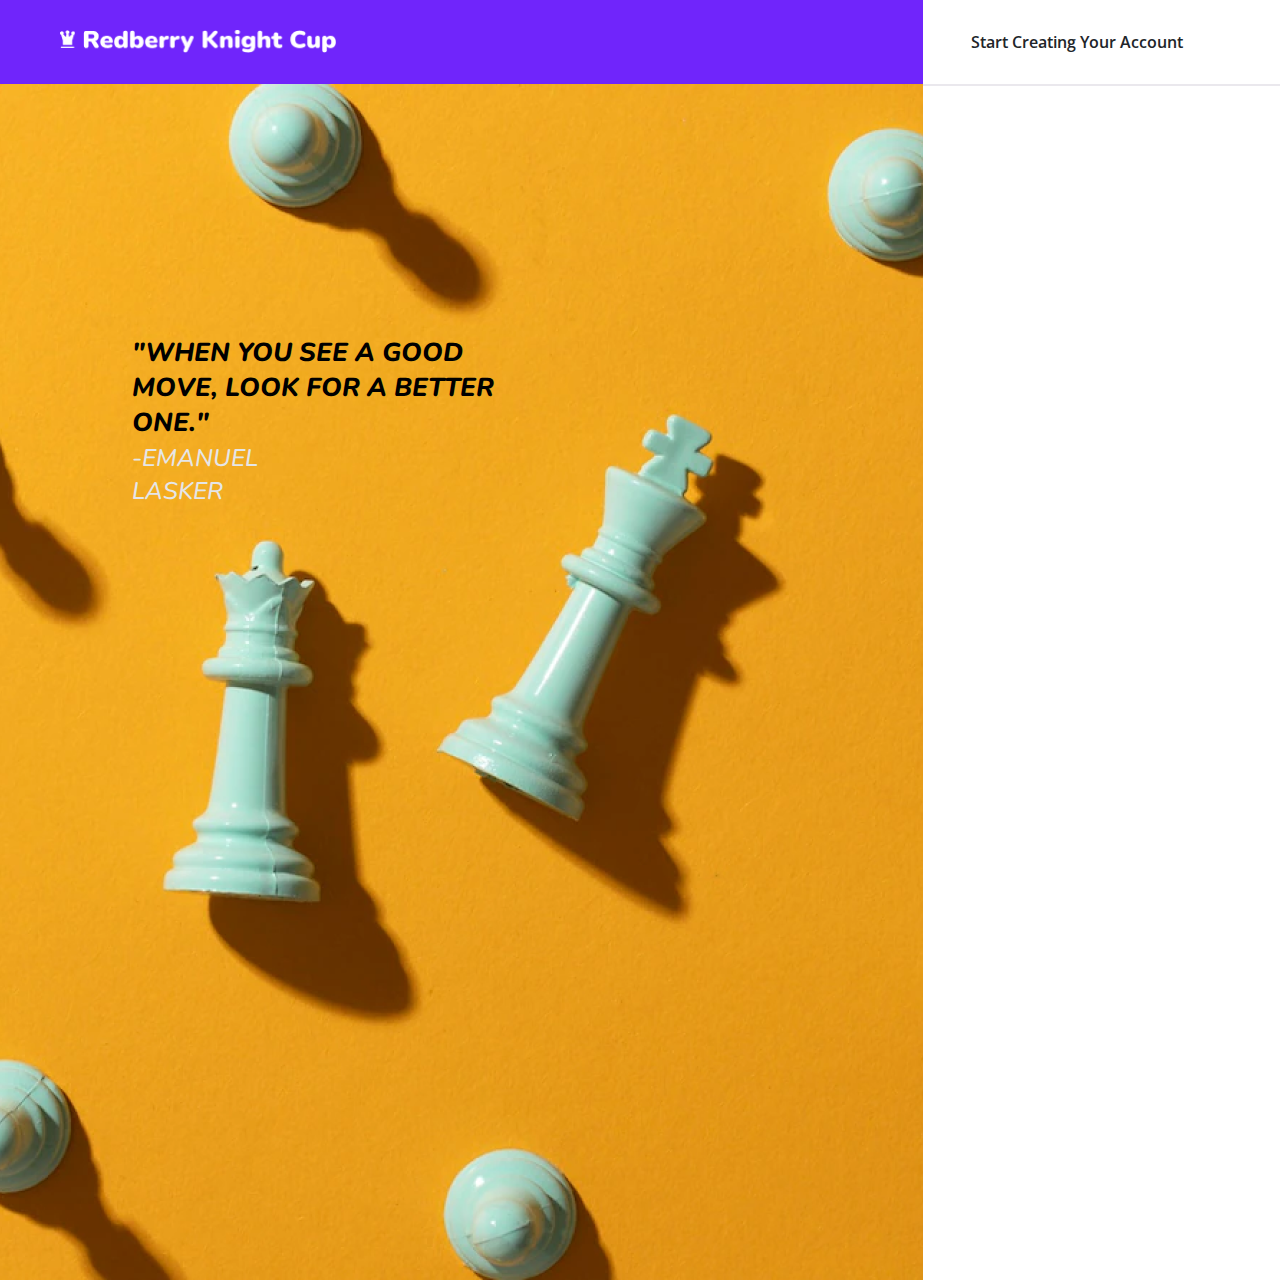
==== create.html @ 49d61a7d "second page half" ====
<html lang="en">
  <head>
    <meta charset="UTF-8" />
    <meta http-equiv="X-UA-Compatible" content="IE=edge" />
    <meta name="viewport" content="width=device-width, initial-scale=1.0" />
    <title>BootStrap Project</title>
    <link rel="stylesheet" href="style.css" />
    <!-- Google fonts -->
    <link rel="preconnect" href="https://fonts.googleapis.com" />
    <link rel="preconnect" href="https://fonts.gstatic.com" crossorigin />
    <link
      href="https://fonts.googleapis.com/css2?family=Nunito:wght@400;500;600;700;800;900&family=Open+Sans&display=swap"
      rel="stylesheet"
    />
  </head>
  <body>
    <header class="rectangle-2">
      <div class="logo">
        <img
          class="logo-name"
          src="images/redberry.png"
          alt="Redberry knight"
        />
      </div>
    </header>

    <h6 class="starting-msg">Start Creating Your Account</h6>
    <hr class="starting-line" />

    <footer class="footer-image2">
      <p class="quote">"when you see a good move, look for a better one."</p>
      <p class="name">-emanuel lasker</p>
    </footer>

    <!-- Jquery -->
    <script
      src="https://code.jquery.com/jquery-3.6.0.js"
      integrity="sha256-H+K7U5CnXl1h5ywQfKtSj8PCmoN9aaq30gDh27Xc0jk="
      crossorigin="anonymous"
    ></script>
    <!-- JavaScript -->
    <script src="app.js" charset="utf-8"></script>
  </body>
</html>
---- style.css ----
* {
  margin: 0;
  padding: 0;
  box-sizing: border-box;
}

body {
  font-family: "Nunito", sans-serif;
}

h2 {
  font-family: "Nunito";
  font-style: normal;
  font-weight: 800;
  font-size: 80px;
  line-height: 109px;
  text-transform: uppercase;
  color: #fff;
}

h3 {
  position: absolute;
  left: 607px;
  top: 306px;

  font-family: "Nunito";
  font-style: normal;
  font-weight: 700;
  font-size: 20px;
  line-height: 27px;
  text-transform: uppercase;
}

/* landing page main photo */
.footer-image {
  background-image: url("images/landing.png");
  width: 923px;
  height: 1196px;
  position: absolute;
  left: 0px;
  top: 84px;
}

.logo-name {
  position: absolute;
  width: 252.82px;
  height: 23.35px;
  left: 22.93px;
  top: 0px;
}

.logo {
  background-image: url(images/vector.png);
  width: 14.67px;
  height: 18.33px;
  position: absolute;
  left: 60px;
  top: 30px;
  bottom: 35px;
}
.rectangle-2 {
  background-color: #7025fb;
  width: 923;
  height: 84;
  position: absolute;
  padding-left: 60px;
  font-size: 40px;
}

.rectangle-1 {
  background-color: #fd5334;
  position: absolute;
  width: 997px;
  height: 1280px;
  left: 923px;
  top: 0px;
}

.main-text1 {
  position: absolute;
  left: 85px;
  top: 265px;
}

.main-text2 {
  position: absolute;
  left: 86px;
  top: 390px;
}

.start-btn {
  /* Button layout */
  display: flex;
  flex-direction: column;
  align-items: flex-start;
  padding: 10px 20px;
  gap: 10px;
  background-color: #212529;
  border-radius: 8px;

  /* Get started */
  color: #fff;
  font-family: "Open Sans";
  font-style: normal;
  font-weight: 400;
  font-size: 20px;
  line-height: 27px;
  text-transform: capitalize;

  /* Inside auto layout */

  flex: none;
  order: 0;
  flex-grow: 0;

  /* Position */
  position: absolute;
  width: 191px;
  height: 53px;
  left: 85px;
  top: 600px;
}

.btn-arrow {
  position: absolute;
  left: 143px;
}

.start-btn:hover {
  border: 4px solid rgba(194, 165, 249, 0.8);
}

/* SECOND PAGE */

.footer-image2 {
  background-image: url("images/chess.png");
  width: 923px;
  height: 1196px;
  position: absolute;
  left: 0px;
  top: 84px;
}

/* “When you see a good move, look for a better one.” */

.quote {
  position: absolute;
  width: 423px;
  height: 83px;
  left: 132px;
  top: 251px;

  font-family: "Nunito";
  font-style: italic;
  font-weight: 800;
  font-size: 26px;
  line-height: 35px;
  text-transform: uppercase;
}

/* -Emanuel Lasker */
.name {
  position: absolute;
  width: 222px;
  height: 33px;
  left: 132px;
  top: 358px;

  font-family: "Nunito";
  font-style: italic;
  font-weight: 500;
  font-size: 24px;
  line-height: 33px;
  color: #e5e6e8;
  /* identical to box height */
  text-transform: uppercase;
}

/* Start creating your account */

.starting-msg {
  position: absolute;
  width: 215px;
  height: 24px;
  left: 971px;
  top: 30px;

  font-family: "Open Sans";
  font-style: normal;
  font-weight: 600;
  font-size: 16px;
  line-height: 150%;
  text-transform: capitalize;

  color: #212529;
}

/* line */
.starting-line {
  position: absolute;
  width: 999px;
  height: 0px;
  left: 923px;
  top: 84px;

  border: 1px solid rgba(185, 180, 196, 0.3);
}
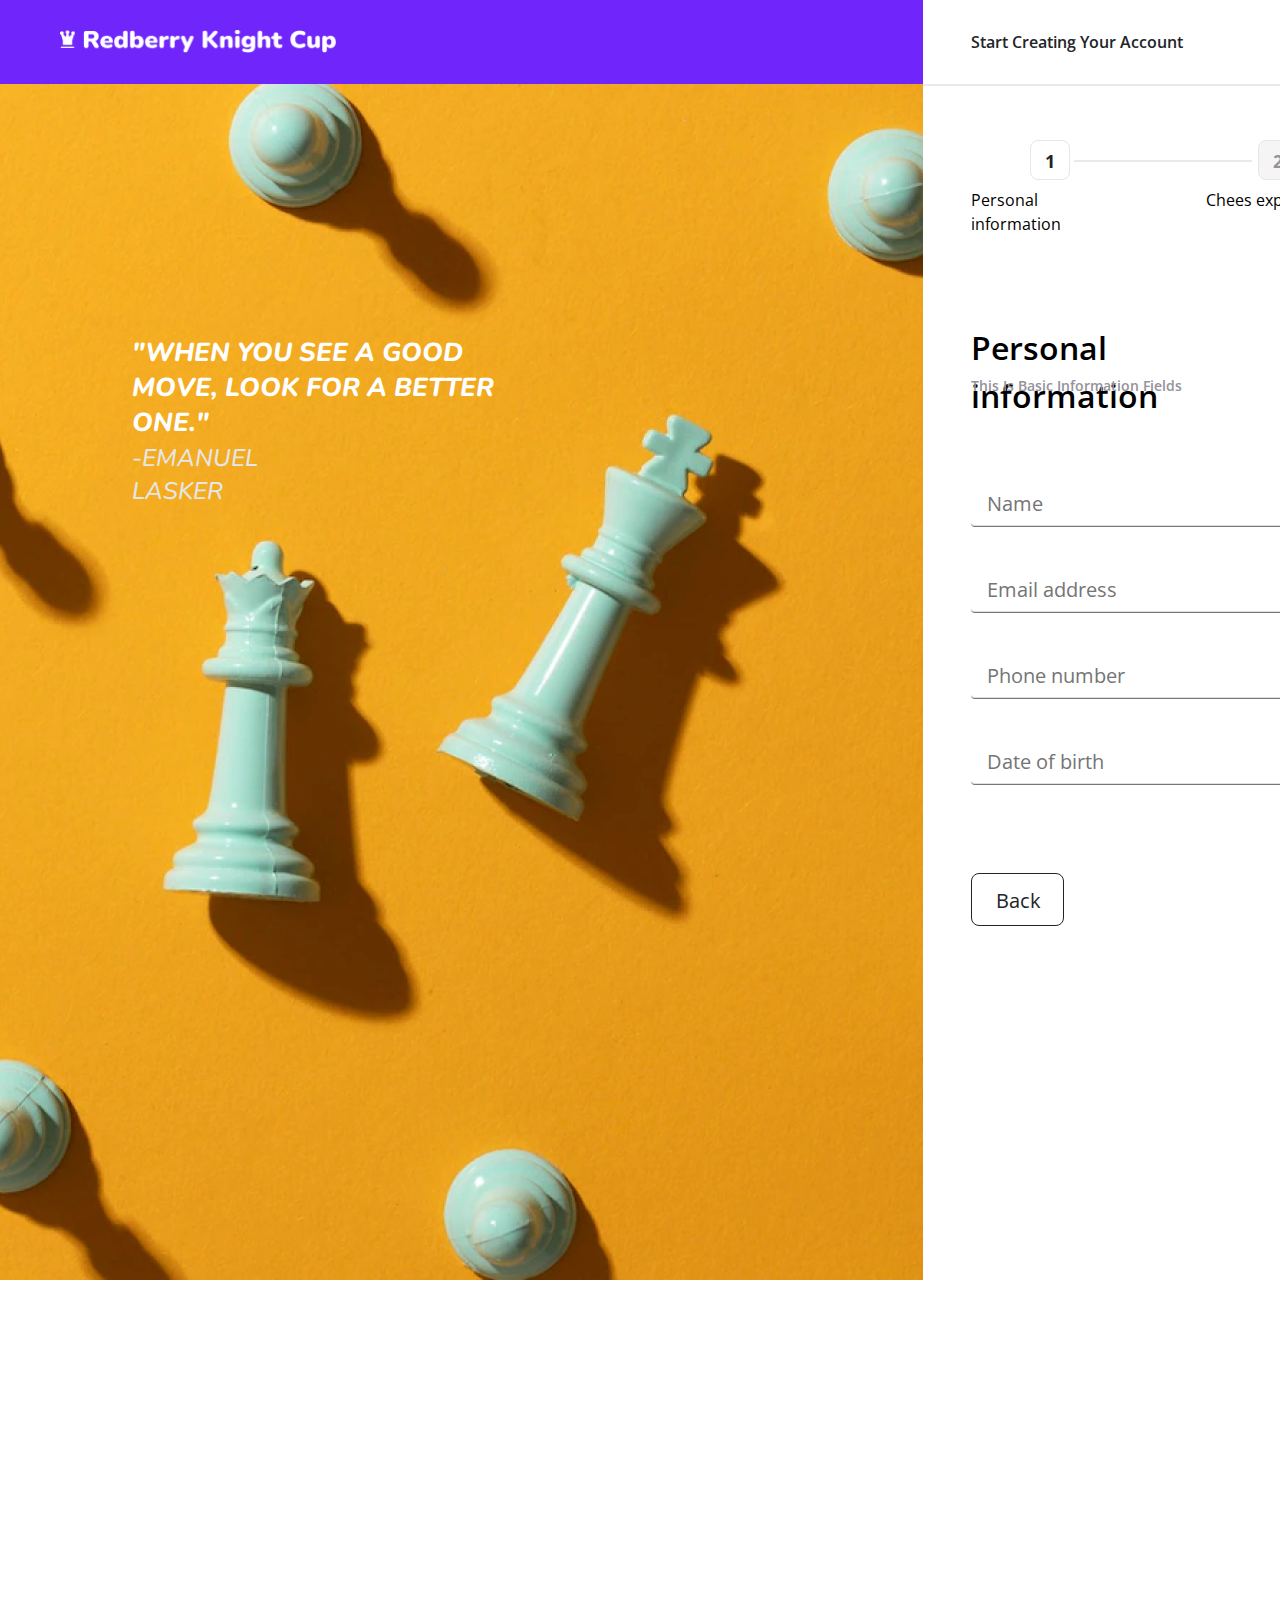
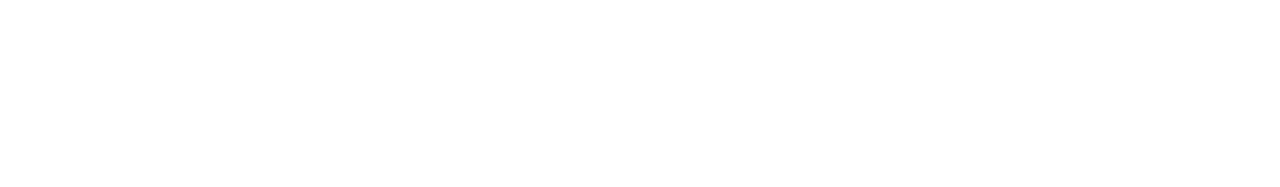
==== commit 0fb3dc42: "second page markup" ====
--- a/create.html
+++ b/create.html
@@ -27,6 +27,34 @@
     <h6 class="starting-msg">Start Creating Your Account</h6>
     <hr class="starting-line" />
 
+    <div class="wizard">
+      <div class="box-1"><p class="box-num1">1</p></div>
+      <p class="box-txt1">Personal information</p>
+      <hr class="connect-line" />
+      <div class="box-2"><p class="box-num2">2</p></div>
+      <p class="box-txt2">Chees experience</p>
+    </div>
+
+    <div class="container">
+      <span class="info">Personal information</span>
+      <span class="small-info">This is Basic information fields</span>
+      <div class="form">
+        <form action="#">
+          <input type="text" placeholder="Name" required />
+          <input type="text" placeholder="Email address" required />
+          <input type="text" placeholder="Phone number" required />
+          <input type="text" placeholder="Date of birth" required />
+        </form>
+      </div>
+    </div>
+    </div>
+
+<button type="button" class="back-btn">back</button>
+
+    <button type="button" class="next-btn">
+      Next <img class="btn-arrow2" src="images/arrow.png" alt="arrow" />
+    </button>
+
     <footer class="footer-image2">
       <p class="quote">"when you see a good move, look for a better one."</p>
       <p class="name">-emanuel lasker</p>
--- a/style.css
+++ b/style.css
@@ -6,6 +6,7 @@
 
 body {
   font-family: "Nunito", sans-serif;
+  color: white;
 }
 
 h2 {
@@ -31,7 +32,7 @@
   text-transform: uppercase;
 }
 
-/* landing page main photo */
+/* langind page main photo */
 .footer-image {
   background-image: url("images/landing.png");
   width: 923px;
@@ -176,8 +177,6 @@
   text-transform: uppercase;
 }
 
-/* Start creating your account */
-
 .starting-msg {
   position: absolute;
   width: 215px;
@@ -190,12 +189,13 @@
   font-weight: 600;
   font-size: 16px;
   line-height: 150%;
+  /* identical to box height, or 24px */
+
   text-transform: capitalize;
 
   color: #212529;
 }
 
-/* line */
 .starting-line {
   position: absolute;
   width: 999px;
@@ -205,3 +205,286 @@
 
   border: 1px solid rgba(185, 180, 196, 0.3);
 }
+
+.box-1 {
+  position: absolute;
+  left: 1030px;
+  top: 140px;
+
+  box-sizing: border-box;
+
+  width: 40px;
+  height: 40px;
+
+  background: #fff;
+  border: 1px solid #e5e6e8;
+  border-radius: 8px;
+
+  /* Inside auto layout */
+
+  flex: none;
+  order: 0;
+  flex-grow: 0;
+}
+
+.connect-line {
+  position: absolute;
+  left: 1074px;
+  top: 160px;
+
+  width: 178px;
+  height: 0px;
+
+  border: 0.5px solid rgba(185, 180, 196, 0.3);
+
+  /* Inside auto layout */
+
+  flex: none;
+  order: 1;
+  flex-grow: 0;
+}
+
+.box-2 {
+  position: absolute;
+  left: 1258px;
+  top: 140px;
+
+  box-sizing: border-box;
+
+  width: 40px;
+  height: 40px;
+
+  background: #f5f5f5;
+  border: 1px solid #e5e6e8;
+  border-radius: 8px;
+
+  /* Inside auto layout */
+
+  flex: none;
+  order: 2;
+  flex-grow: 0;
+}
+
+.box-num1 {
+  position: absolute;
+  width: 11px;
+  height: 25px;
+  left: 14px;
+  top: 8px;
+
+  font-family: "Open Sans";
+  font-style: normal;
+  font-weight: 700;
+  font-size: 18px;
+  line-height: 25px;
+  /* identical to box height */
+
+  color: #212529;
+}
+
+.box-num2 {
+  position: absolute;
+  width: 11px;
+  height: 25px;
+  left: 14px;
+  top: 8px;
+
+  font-family: "Open Sans";
+  font-style: normal;
+  font-weight: 700;
+  font-size: 18px;
+  line-height: 25px;
+  /* identical to box height */
+
+  color: #95939a;
+}
+
+.box-txt1 {
+  /* Personal information */
+
+  position: absolute;
+  width: 158px;
+  height: 24px;
+  left: 971px;
+  top: 188px;
+
+  font-family: "Open Sans";
+  font-style: normal;
+  font-weight: 400;
+  font-size: 16px;
+  line-height: 150%;
+  /* identical to box height, or 24px */
+
+  color: #000000;
+}
+
+.box-txt2 {
+  position: absolute;
+  width: 158px;
+  height: 24px;
+  left: 1206px;
+  top: 188px;
+
+  font-family: "Open Sans";
+  font-style: normal;
+  font-weight: 400;
+  font-size: 16px;
+  line-height: 150%;
+  /* identical to box height, or 24px */
+
+  color: #000000;
+}
+
+.info {
+  position: absolute;
+
+  left: 971px;
+  top: 324px;
+
+  font-family: "Open Sans";
+  font-style: normal;
+  font-weight: 600;
+  font-size: 32px;
+  line-height: 150%;
+  /* identical to box height, or 48px */
+
+  color: #000000;
+}
+
+.small-info {
+  position: absolute;
+  left: 971px;
+  top: 375px;
+
+  font-family: "Open Sans";
+  font-style: normal;
+  font-weight: 600;
+  font-size: 14px;
+  line-height: 150%;
+  /* identical to box height, or 21px */
+
+  text-transform: capitalize;
+
+  color: #95939a;
+}
+
+.form form {
+  position: absolute;
+  width: 775px;
+  height: 304px;
+  left: 971px;
+  top: 481px;
+  /* Auto layout */
+
+  display: flex;
+  flex-direction: column;
+  align-items: flex-start;
+  padding: 0px;
+  gap: 40px;
+}
+
+.form form input {
+  /* Auto layout */
+  width: 775px;
+  height: 46px;
+
+  display: flex;
+  flex-direction: column;
+  justify-content: center;
+  align-items: flex-start;
+  padding: 8px 16px;
+
+  border-width: 0px 0px 1px 0px;
+  box-shadow: inset 0px -1px 0px rgba(0, 0, 0, 0.125);
+  border-radius: 4px;
+
+  font-family: "Open Sans";
+  font-style: normal;
+  font-weight: 400;
+  font-size: 20px;
+  line-height: 150%;
+  color: #212529;
+}
+
+.next-btn {
+  /* Auto layout */
+
+  display: flex;
+  flex-direction: column;
+  align-items: flex-start;
+  padding: 10px 20px;
+  gap: 10px;
+  background-color: #212529;
+  border-radius: 8px;
+
+  /* Get started */
+  color: #fff;
+  font-family: "Open Sans";
+  font-style: normal;
+  font-weight: 400;
+  font-size: 20px;
+  line-height: 27px;
+  text-transform: capitalize;
+
+  /* Inside auto layout */
+
+  flex: none;
+  order: 0;
+  flex-grow: 0;
+
+  position: absolute;
+  width: 128px;
+  height: 53px;
+  left: 1618px;
+  top: 873px;
+}
+
+.btn-arrow2 {
+  position: absolute;
+  left: 1698px;
+  top: 887px;
+}
+
+.back-btn {
+  /* Button */
+
+  box-sizing: border-box;
+
+  /* Auto layout */
+
+  display: flex;
+  flex-direction: column;
+  align-items: flex-start;
+  padding: 13px 24px;
+  gap: 10px;
+  background-color: white;
+
+  position: absolute;
+  width: 93px;
+  height: 53px;
+  left: 971px;
+  top: 873px;
+
+  border: 1px solid #212529;
+  border-radius: 8px;
+
+  font-family: "Open Sans";
+  font-style: normal;
+  font-weight: 400;
+  font-size: 20px;
+  line-height: 27px;
+  text-transform: capitalize;
+  color: #212529;
+
+  /* Inside auto layout */
+
+  flex: none;
+  order: 0;
+  flex-grow: 0;
+}
+
+.back-btn:hover {
+  background: rgba(185, 180, 196, 0.3);
+  border: 1px solid rgba(194, 165, 249, 0.8);
+  border-radius: 8px;
+}
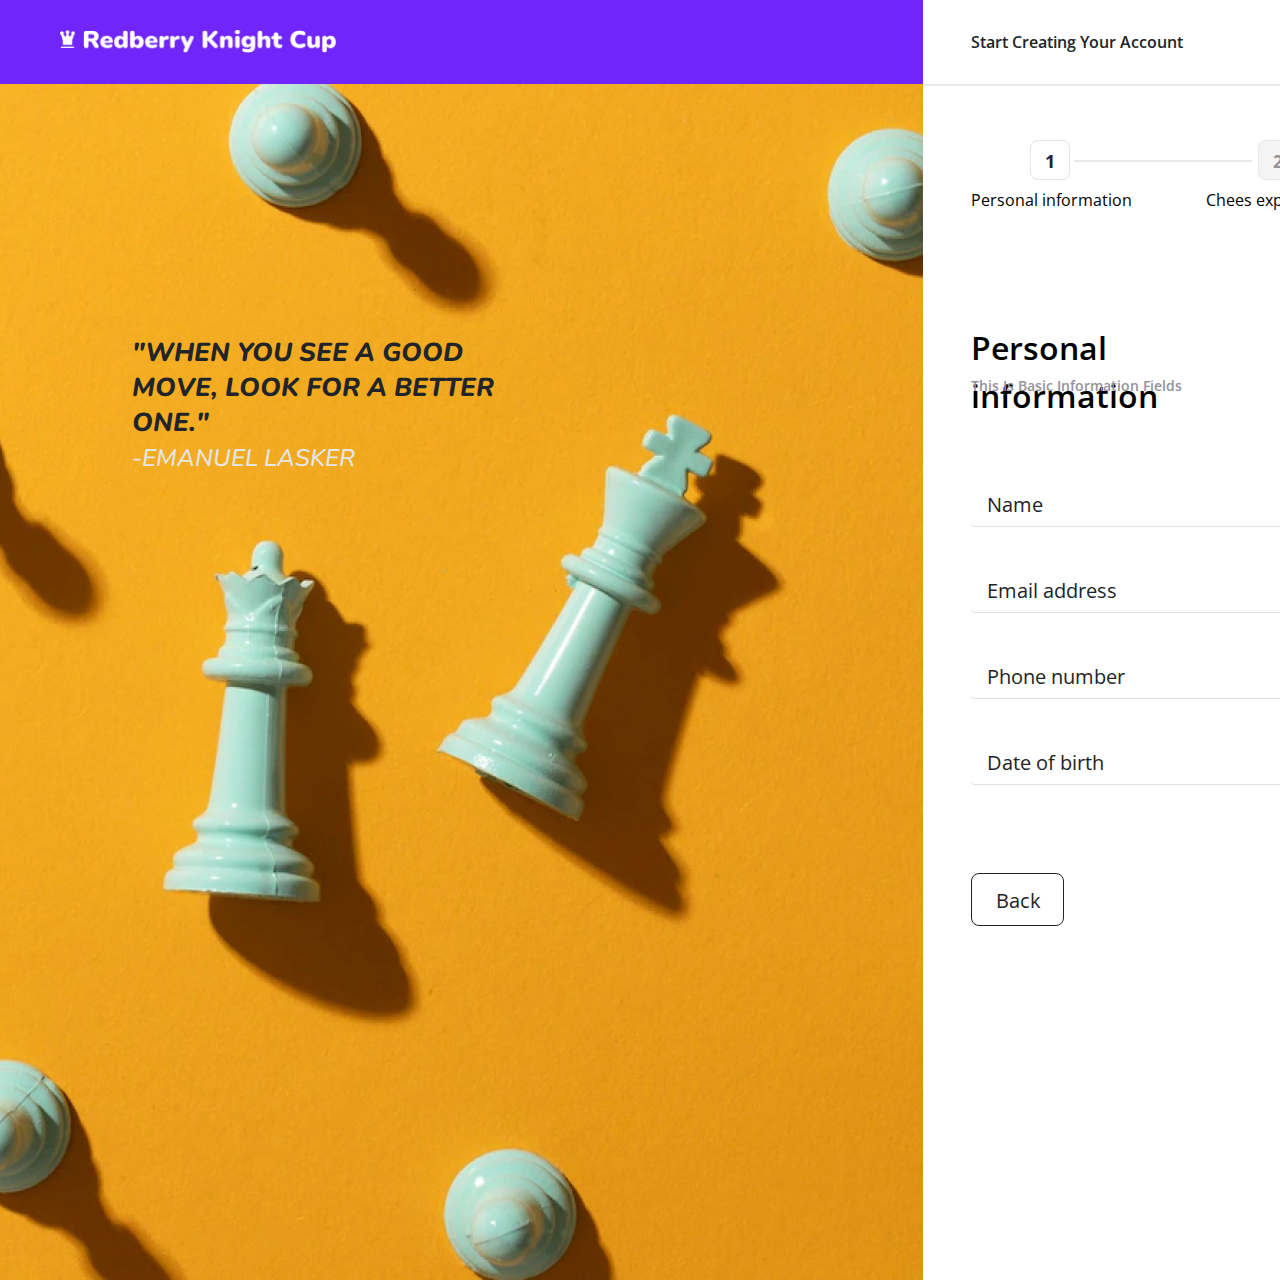
==== commit 31cb0600: "second page markup (fix)" ====
--- a/create.html
+++ b/create.html
@@ -40,19 +40,28 @@
       <span class="small-info">This is Basic information fields</span>
       <div class="form">
         <form action="#">
+          <div class=input-border>
           <input type="text" placeholder="Name" required />
+        </div>
+        <div class=input-border>
           <input type="text" placeholder="Email address" required />
+        </div>
+          <div class=input-border>
           <input type="text" placeholder="Phone number" required />
+        </div>
+          <div class=input-border>
           <input type="text" placeholder="Date of birth" required />
+        </div>
         </form>
       </div>
-    </div>
-    </div>
+    
 
-<button type="button" class="back-btn">back</button>
+
+    <button type="button" class="back-btn">back</button>
 
     <button type="button" class="next-btn">
-      Next <img class="btn-arrow2" src="images/arrow.png" alt="arrow" />
+      next
+      <img class="next-btn-arrow" src="images/arrow.png" alt="arrow1" />
     </button>
 
     <footer class="footer-image2">
--- a/style.css
+++ b/style.css
@@ -8,6 +8,8 @@
   font-family: "Nunito", sans-serif;
   color: white;
 }
+
+/* chess says who we are */
 
 h2 {
   font-family: "Nunito";
@@ -19,6 +21,8 @@
   color: #fff;
 }
 
+/* A lot about */
+
 h3 {
   position: absolute;
   left: 607px;
@@ -30,19 +34,94 @@
   font-size: 20px;
   line-height: 27px;
   text-transform: uppercase;
-}
-
-/* langind page main photo */
+  color: #212529;
+}
+
+/* Form-position */
+form {
+  display: flex;
+  flex-direction: column;
+  align-items: flex-start;
+  padding: 0px;
+  gap: 40px;
+
+  position: absolute;
+  width: 775px;
+  height: 304px;
+  left: 971px;
+  top: 481px;
+}
+/* input-style */
+input {
+  /* Auto layout */
+
+  display: flex;
+  flex-direction: column;
+  justify-content: center;
+  align-items: flex-start;
+  padding: 8px 16px;
+
+  width: 775px;
+  height: 46px;
+
+  /* Gray/White */
+
+  background: #ffffff;
+  /* Border & Divider/divider ↓ */
+
+  box-shadow: inset 0px -1px 0px rgba(0, 0, 0, 0.125);
+  border-radius: 4px;
+  border: none;
+  outline: none;
+
+  /* Inside auto layout */
+
+  flex: none;
+  order: 0;
+  flex-grow: 0;
+
+  font-family: "Open Sans";
+  font-style: normal;
+  font-weight: 400;
+  font-size: 20px;
+  line-height: 150%;
+}
+
+/* placeholder style */
+input::placeholder {
+  font-family: "Open Sans";
+  font-style: normal;
+  font-weight: 400;
+  font-size: 20px;
+  line-height: 150%;
+
+  color: #212529;
+}
+
+/* input hover */
+input:hover {
+  background: #f8f9fa;
+  /* Border & Divider/divider ↓ */
+
+  box-shadow: inset 0px -1px 0px rgba(0, 0, 0, 0.125);
+  border-radius: 4px;
+}
+
+/* landing page main photo */
 .footer-image {
   background-image: url("images/landing.png");
+  /* Position and size*/
+  position: absolute;
   width: 923px;
   height: 1196px;
-  position: absolute;
   left: 0px;
   top: 84px;
 }
 
+/* Redberry knight Cup */
+
 .logo-name {
+  /* Position and size */
   position: absolute;
   width: 252.82px;
   height: 23.35px;
@@ -50,45 +129,54 @@
   top: 0px;
 }
 
+/* Logo */
+
 .logo {
   background-image: url(images/vector.png);
+  /* position and size*/
+  position: absolute;
   width: 14.67px;
   height: 18.33px;
-  position: absolute;
   left: 60px;
   top: 30px;
   bottom: 35px;
 }
+
+/* Landing page logo part background*/
 .rectangle-2 {
   background-color: #7025fb;
+  /* position and size*/
+  position: absolute;
   width: 923;
   height: 84;
-  position: absolute;
   padding-left: 60px;
   font-size: 40px;
 }
 
+/* landing page text part background*/
 .rectangle-1 {
   background-color: #fd5334;
+  /* position and size */
   position: absolute;
   width: 997px;
   height: 1280px;
   left: 923px;
   top: 0px;
 }
-
+/* chess says */
 .main-text1 {
   position: absolute;
   left: 85px;
   top: 265px;
 }
-
+/* who we are */
 .main-text2 {
   position: absolute;
   left: 86px;
   top: 390px;
 }
 
+/* Get started button */
 .start-btn {
   /* Button layout */
   display: flex;
@@ -109,12 +197,11 @@
   text-transform: capitalize;
 
   /* Inside auto layout */
-
   flex: none;
   order: 0;
   flex-grow: 0;
 
-  /* Position */
+  /* Position and size*/
   position: absolute;
   width: 191px;
   height: 53px;
@@ -122,22 +209,26 @@
   top: 600px;
 }
 
-.btn-arrow {
+/* get started's arrow */
+.start-btn-arrow {
   position: absolute;
   left: 143px;
 }
 
+/* get started batton hover */
 .start-btn:hover {
   border: 4px solid rgba(194, 165, 249, 0.8);
 }
 
 /* SECOND PAGE */
 
+/* second page main photo */
 .footer-image2 {
   background-image: url("images/chess.png");
+  /* position and size */
+  position: absolute;
   width: 923px;
   height: 1196px;
-  position: absolute;
   left: 0px;
   top: 84px;
 }
@@ -145,6 +236,7 @@
 /* “When you see a good move, look for a better one.” */
 
 .quote {
+  /* position*/
   position: absolute;
   width: 423px;
   height: 83px;
@@ -157,13 +249,13 @@
   font-size: 26px;
   line-height: 35px;
   text-transform: uppercase;
+  color: #212529;
 }
 
 /* -Emanuel Lasker */
 .name {
-  position: absolute;
-  width: 222px;
-  height: 33px;
+  /* position*/
+  position: absolute;
   left: 132px;
   top: 358px;
 
@@ -177,10 +269,10 @@
   text-transform: uppercase;
 }
 
+/* start creating your account */
 .starting-msg {
-  position: absolute;
-  width: 215px;
-  height: 24px;
+  /* position*/
+  position: absolute;
   left: 971px;
   top: 30px;
 
@@ -189,13 +281,12 @@
   font-weight: 600;
   font-size: 16px;
   line-height: 150%;
+  color: #212529;
   /* identical to box height, or 24px */
-
   text-transform: capitalize;
-
-  color: #212529;
-}
-
+}
+
+/* line */
 .starting-line {
   position: absolute;
   width: 999px;
@@ -206,35 +297,35 @@
   border: 1px solid rgba(185, 180, 196, 0.3);
 }
 
+/* box number 1 */
 .box-1 {
   position: absolute;
+  width: 40px;
+  height: 40px;
   left: 1030px;
   top: 140px;
 
   box-sizing: border-box;
-
-  width: 40px;
-  height: 40px;
 
   background: #fff;
   border: 1px solid #e5e6e8;
   border-radius: 8px;
 
   /* Inside auto layout */
-
   flex: none;
   order: 0;
   flex-grow: 0;
 }
 
+/* box connect line */
 .connect-line {
-  position: absolute;
+  /* position and size */
+  position: absolute;
+  width: 178px;
+  height: 0px;
   left: 1074px;
   top: 160px;
 
-  width: 178px;
-  height: 0px;
-
   border: 0.5px solid rgba(185, 180, 196, 0.3);
 
   /* Inside auto layout */
@@ -244,15 +335,16 @@
   flex-grow: 0;
 }
 
+/* box number 2 */
 .box-2 {
-  position: absolute;
+  /* position and size */
+  position: absolute;
+  width: 40px;
+  height: 40px;
   left: 1258px;
   top: 140px;
 
   box-sizing: border-box;
-
-  width: 40px;
-  height: 40px;
 
   background: #f5f5f5;
   border: 1px solid #e5e6e8;
@@ -266,9 +358,22 @@
 }
 
 .box-num1 {
-  position: absolute;
-  width: 11px;
-  height: 25px;
+  /* position*/
+  position: absolute;
+  left: 14px;
+  top: 8px;
+
+  font-family: "Open Sans";
+  font-style: normal;
+  font-weight: 700;
+  font-size: 18px;
+  line-height: 25px;
+  color: #212529;
+}
+
+.box-num2 {
+  /* position*/
+  position: absolute;
   left: 14px;
   top: 8px;
 
@@ -279,32 +384,13 @@
   line-height: 25px;
   /* identical to box height */
 
-  color: #212529;
-}
-
-.box-num2 {
-  position: absolute;
-  width: 11px;
-  height: 25px;
-  left: 14px;
-  top: 8px;
-
-  font-family: "Open Sans";
-  font-style: normal;
-  font-weight: 700;
-  font-size: 18px;
-  line-height: 25px;
-  /* identical to box height */
-
   color: #95939a;
 }
+/* Personal information */
 
 .box-txt1 {
-  /* Personal information */
-
-  position: absolute;
-  width: 158px;
-  height: 24px;
+  /* position*/
+  position: absolute;
   left: 971px;
   top: 188px;
 
@@ -334,10 +420,10 @@
 
   color: #000000;
 }
-
+/* personal information */
 .info {
-  position: absolute;
-
+  /* position */
+  position: absolute;
   left: 971px;
   top: 324px;
 
@@ -346,12 +432,11 @@
   font-weight: 600;
   font-size: 32px;
   line-height: 150%;
-  /* identical to box height, or 48px */
-
   color: #000000;
 }
-
+/* this is basi information field */
 .small-info {
+  /* position */
   position: absolute;
   left: 971px;
   top: 375px;
@@ -361,93 +446,60 @@
   font-weight: 600;
   font-size: 14px;
   line-height: 150%;
+  color: #95939a;
   /* identical to box height, or 21px */
 
   text-transform: capitalize;
-
-  color: #95939a;
-}
-
-.form form {
-  position: absolute;
-  width: 775px;
-  height: 304px;
-  left: 971px;
-  top: 481px;
+}
+
+.next-btn {
   /* Auto layout */
 
   display: flex;
   flex-direction: column;
   align-items: flex-start;
-  padding: 0px;
-  gap: 40px;
-}
-
-.form form input {
-  /* Auto layout */
-  width: 775px;
-  height: 46px;
-
-  display: flex;
-  flex-direction: column;
-  justify-content: center;
-  align-items: flex-start;
-  padding: 8px 16px;
-
-  border-width: 0px 0px 1px 0px;
-  box-shadow: inset 0px -1px 0px rgba(0, 0, 0, 0.125);
-  border-radius: 4px;
-
-  font-family: "Open Sans";
-  font-style: normal;
-  font-weight: 400;
-  font-size: 20px;
-  line-height: 150%;
-  color: #212529;
-}
-
-.next-btn {
-  /* Auto layout */
-
-  display: flex;
-  flex-direction: column;
-  align-items: flex-start;
-  padding: 10px 20px;
+  padding: 10px 24px;
   gap: 10px;
-  background-color: #212529;
-  border-radius: 8px;
-
-  /* Get started */
-  color: #fff;
-  font-family: "Open Sans";
-  font-style: normal;
-  font-weight: 400;
-  font-size: 20px;
-  line-height: 27px;
-  text-transform: capitalize;
-
-  /* Inside auto layout */
-
-  flex: none;
-  order: 0;
-  flex-grow: 0;
 
   position: absolute;
   width: 128px;
   height: 53px;
   left: 1618px;
   top: 873px;
-}
-
-.btn-arrow2 {
-  position: absolute;
-  left: 1698px;
-  top: 887px;
-}
-
+
+  background: #212529;
+  border-radius: 8px;
+
+  font-family: "Open Sans";
+  font-style: normal;
+  font-weight: 400;
+  font-size: 20px;
+  line-height: 27px;
+  text-transform: capitalize;
+
+  color: #ffffff;
+
+  /* Inside auto layout */
+
+  flex: none;
+  order: 0;
+  flex-grow: 0;
+}
+
+.next-btn-arrow {
+  position: absolute;
+
+  left: 80px;
+  top: 12px;
+}
+
+/* next batton hover */
+.next-btn:hover {
+  border: 4px solid rgba(194, 165, 249, 0.8);
+}
+
+/* back button */
 .back-btn {
-  /* Button */
-
   box-sizing: border-box;
 
   /* Auto layout */
@@ -483,6 +535,7 @@
   flex-grow: 0;
 }
 
+/* back buttton's hover */
 .back-btn:hover {
   background: rgba(185, 180, 196, 0.3);
   border: 1px solid rgba(194, 165, 249, 0.8);
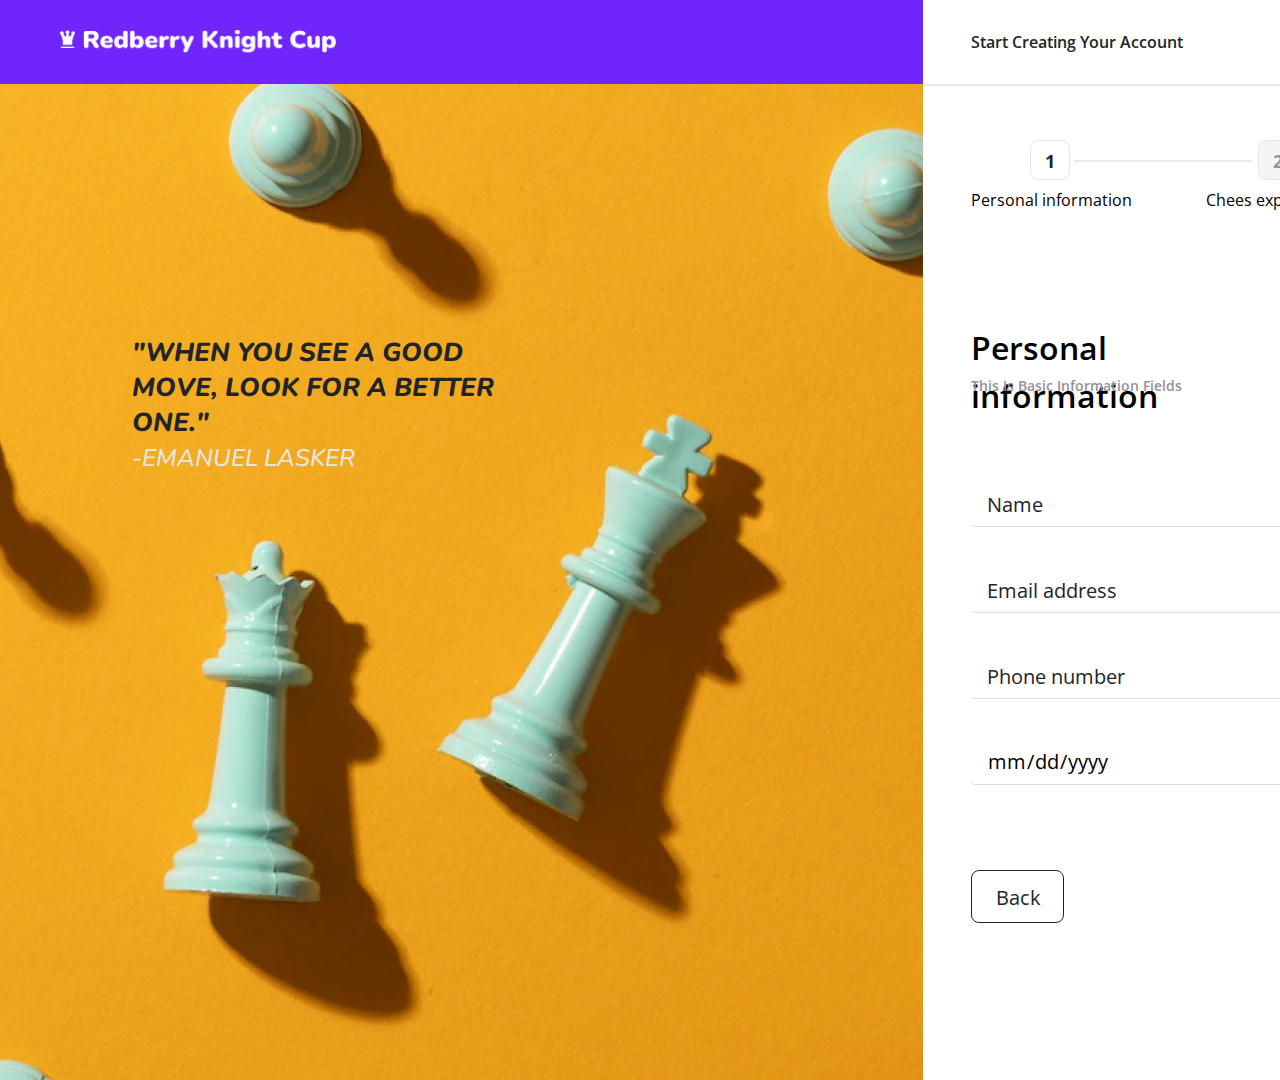
==== commit b12458bf: "finish second page" ====
--- a/create.html
+++ b/create.html
@@ -28,41 +28,72 @@
     <hr class="starting-line" />
 
     <div class="wizard">
-      <div class="box-1"><p class="box-num1">1</p></div>
+      <div class="box-1"><div class="box-num1">1</div></div>
+
       <p class="box-txt1">Personal information</p>
       <hr class="connect-line" />
-      <div class="box-2"><p class="box-num2">2</p></div>
+      <div class="box-2"><div class="box-num2">2</div></div>
       <p class="box-txt2">Chees experience</p>
     </div>
-
-    <div class="container">
+    <div class="content">
       <span class="info">Personal information</span>
       <span class="small-info">This is Basic information fields</span>
-      <div class="form">
-        <form action="#">
-          <div class=input-border>
-          <input type="text" placeholder="Name" required />
+
+      <form id="form" action="/update">
+        <div class="field">
+          <input id="name" type="text" placeholder="Name" />
+
+          <img class="check1" src="images/check.png" alt="check" />
         </div>
-        <div class=input-border>
-          <input type="text" placeholder="Email address" required />
+        <div class="error1-box">
+          <img class="invalid" src="images/invalid.png" alt="" />
+          <span class="invalid-txt">invalid name</span>
+          <img class="close1" src="images/close.png" alt="" />
+          <hr class="invalid-line" />
+          <span class="enter">please enter valid name</span>
         </div>
-          <div class=input-border>
-          <input type="text" placeholder="Phone number" required />
+
+        <div class="field">
+          <input id="email" type="text" placeholder="Email address" />
+
+          <img class="check2" src="images/check.png" alt="check" />
         </div>
-          <div class=input-border>
-          <input type="text" placeholder="Date of birth" required />
+        <div class="error2-box">
+          <img class="invalid" src="images/invalid.png" alt="" />
+          <span class="invalid-txt">invalid email</span>
+          <img class="close2" src="images/close.png" alt="" />
+          <hr class="invalid-line" />
+          <span class="enter">please enter valid email address</span>
         </div>
-        </form>
-      </div>
-    
 
+        <div class="field">
+          <input id="phone" type="text" placeholder="Phone number" />
 
-    <button type="button" class="back-btn">back</button>
+          <img class="check3" src="images/check.png" alt="check" />
+        </div>
+        <div class="error3-box">
+          <img class="invalid" src="images/invalid.png" alt="" />
+          <span class="invalid-txt">invalid phone</span>
+          <img class="close3" src="images/close.png" alt="" />
+          <hr class="invalid-line" />
+          <span class="enter">please enter valid phone number</span>
+        </div>
 
-    <button type="button" class="next-btn">
-      next
-      <img class="next-btn-arrow" src="images/arrow.png" alt="arrow1" />
-    </button>
+        <div class="field">
+          <input id="date" type="date" placeholder="Date of birth" />
+
+          <img class="check4" src="images/check.png" alt="check" />
+        </div>
+        <div class="error-box"></div>
+        <div class="buttons">
+          <button type="button" class="back-btn">back</button>
+          <button type="submit" class="next-btn">
+            next
+            <img class="next-btn-arrow" src="images/arrow.png" alt="arrow1" />
+          </button>
+        </div>
+      </form>
+    </div>
 
     <footer class="footer-image2">
       <p class="quote">"when you see a good move, look for a better one."</p>
@@ -70,6 +101,7 @@
     </footer>
 
     <!-- Jquery -->
+
     <script
       src="https://code.jquery.com/jquery-3.6.0.js"
       integrity="sha256-H+K7U5CnXl1h5ywQfKtSj8PCmoN9aaq30gDh27Xc0jk="
--- a/style.css
+++ b/style.css
@@ -37,87 +37,6 @@
   color: #212529;
 }
 
-/* Form-position */
-form {
-  display: flex;
-  flex-direction: column;
-  align-items: flex-start;
-  padding: 0px;
-  gap: 40px;
-
-  position: absolute;
-  width: 775px;
-  height: 304px;
-  left: 971px;
-  top: 481px;
-}
-/* input-style */
-input {
-  /* Auto layout */
-
-  display: flex;
-  flex-direction: column;
-  justify-content: center;
-  align-items: flex-start;
-  padding: 8px 16px;
-
-  width: 775px;
-  height: 46px;
-
-  /* Gray/White */
-
-  background: #ffffff;
-  /* Border & Divider/divider ↓ */
-
-  box-shadow: inset 0px -1px 0px rgba(0, 0, 0, 0.125);
-  border-radius: 4px;
-  border: none;
-  outline: none;
-
-  /* Inside auto layout */
-
-  flex: none;
-  order: 0;
-  flex-grow: 0;
-
-  font-family: "Open Sans";
-  font-style: normal;
-  font-weight: 400;
-  font-size: 20px;
-  line-height: 150%;
-}
-
-/* placeholder style */
-input::placeholder {
-  font-family: "Open Sans";
-  font-style: normal;
-  font-weight: 400;
-  font-size: 20px;
-  line-height: 150%;
-
-  color: #212529;
-}
-
-/* input hover */
-input:hover {
-  background: #f8f9fa;
-  /* Border & Divider/divider ↓ */
-
-  box-shadow: inset 0px -1px 0px rgba(0, 0, 0, 0.125);
-  border-radius: 4px;
-}
-
-/* landing page main photo */
-.footer-image {
-  background-image: url("images/landing.png");
-  /* Position and size*/
-  position: absolute;
-  width: 923px;
-  height: 1196px;
-  left: 0px;
-  top: 84px;
-}
-
 /* Redberry knight Cup */
 
 .logo-name {
@@ -142,6 +61,17 @@
   bottom: 35px;
 }
 
+/* landing page main photo */
+.footer-image {
+  background-image: url("images/landing.png");
+  /* Position and size*/
+  position: absolute;
+  width: 923px;
+  height: 996px;
+  left: 0px;
+  top: 84px;
+}
+
 /* Landing page logo part background*/
 .rectangle-2 {
   background-color: #7025fb;
@@ -159,7 +89,7 @@
   /* position and size */
   position: absolute;
   width: 997px;
-  height: 1280px;
+  height: 1080px;
   left: 923px;
   top: 0px;
 }
@@ -228,7 +158,7 @@
   /* position and size */
   position: absolute;
   width: 923px;
-  height: 1196px;
+  height: 996px;
   left: 0px;
   top: 84px;
 }
@@ -299,7 +229,7 @@
 
 /* box number 1 */
 .box-1 {
-  position: absolute;
+  position: relative;
   width: 40px;
   height: 40px;
   left: 1030px;
@@ -386,7 +316,6 @@
 
   color: #95939a;
 }
-/* Personal information */
 
 .box-txt1 {
   /* position*/
@@ -412,6 +341,7 @@
   top: 188px;
 
   font-family: "Open Sans";
+
   font-style: normal;
   font-weight: 400;
   font-size: 16px;
@@ -420,7 +350,7 @@
 
   color: #000000;
 }
-/* personal information */
+
 .info {
   /* position */
   position: absolute;
@@ -459,13 +389,12 @@
   flex-direction: column;
   align-items: flex-start;
   padding: 10px 24px;
-  gap: 10px;
-
-  position: absolute;
+
+  position: relative;
   width: 128px;
   height: 53px;
-  left: 1618px;
-  top: 873px;
+  left: 650px;
+  bottom: 45px;
 
   background: #212529;
   border-radius: 8px;
@@ -508,14 +437,13 @@
   flex-direction: column;
   align-items: flex-start;
   padding: 13px 24px;
-  gap: 10px;
   background-color: white;
 
-  position: absolute;
+  position: relative;
   width: 93px;
   height: 53px;
-  left: 971px;
-  top: 873px;
+  left: 0px;
+  top: 5px;
 
   border: 1px solid #212529;
   border-radius: 8px;
@@ -541,3 +469,200 @@
   border: 1px solid rgba(194, 165, 249, 0.8);
   border-radius: 8px;
 }
+/* input style */
+.content input {
+  font-family: "Open Sans";
+  font-style: normal;
+  font-weight: 400;
+  font-size: 20px;
+  line-height: 150%;
+  padding: 8px 16px;
+
+  width: 775px;
+  height: 46px;
+
+  /* Gray/White */
+
+  background: #ffffff;
+  /* Border & Divider/divider ↓ */
+
+  box-shadow: inset 0px -1px 0px rgba(0, 0, 0, 0.125);
+  border-radius: 4px;
+  border: none;
+  outline: none;
+
+  /* Inside auto layout */
+
+  flex: none;
+  order: 0;
+  flex-grow: 0;
+}
+
+.field {
+  width: 775px;
+  height: 46px;
+}
+
+/* placeholder style */
+.content input::placeholder {
+  font-family: "Open Sans";
+  font-style: normal;
+  font-weight: 400;
+  font-size: 20px;
+  line-height: 150%;
+  /* identical to box height, or 30px */
+
+  /* Gray/900 */
+
+  color: #212529;
+
+  /* Inside auto layout */
+
+  flex: none;
+  order: 0;
+  align-self: stretch;
+  flex-grow: 0;
+}
+
+/* check icons */
+.check1,
+.check2,
+.check3,
+.check4 {
+  position: relative;
+  left: 740px;
+  bottom: 35px;
+  display: none;
+}
+/* form position and size */
+#form {
+  display: flex;
+  flex-direction: column;
+  align-items: flex-start;
+  padding: 0px;
+  gap: 40px;
+
+  position: absolute;
+  width: 775px;
+  height: 304px;
+  left: 971px;
+  top: 481px;
+}
+/* box number 1 done icon */
+.done {
+  background-image: url(images/done.png);
+  position: relative;
+  width: 25px;
+  height: 14px;
+  top: 14px;
+  left: 7px;
+}
+
+/* invalid message */
+
+.error1-box,
+.error2-box,
+.error3-box {
+  /* Auto layout */
+
+  display: flex;
+  flex-direction: column;
+  align-items: flex-start;
+  padding: 0px;
+  display: none;
+  /* position and size */
+  position: absolute;
+  width: 350px;
+  height: 87px;
+  left: 550px;
+  bottom: 470px;
+
+  width: 350px;
+  height: 87px;
+
+  /* _Components/Toasts/Background */
+
+  background: rgba(255, 255, 255, 0.85);
+  /* _Components/Toasts/Border */
+
+  border: 1px solid rgba(0, 0, 0, 0.1);
+  /* _Components/Toasts/Shadow */
+
+  box-shadow: 0px 8px 16px rgba(0, 0, 0, 0.15);
+  border-radius: 4px;
+
+  /* Inside auto layout */
+
+  flex: none;
+  order: 0;
+  align-self: stretch;
+  flex-grow: 0;
+}
+
+/* invalid icon */
+.invalid {
+  padding-top: 9px;
+  padding-left: 9px;
+}
+
+/* invalid txt */
+.invalid-txt {
+  position: relative;
+  width: 272px;
+  bottom: 5px;
+  font-family: "Open Sans";
+  font-style: normal;
+  font-weight: 600;
+  font-size: 14px;
+  line-height: 21px;
+  /* identical to box height, or 150% */
+
+  color: #dc3545;
+
+  /* Inside auto layout */
+
+  flex: none;
+  order: 0;
+  align-self: stretch;
+  flex-grow: 0;
+
+  padding-left: 8px;
+  margin-right: 195px;
+}
+
+/* close icon */
+.close3,
+.close2,
+.close1 {
+  position: relative;
+  right: 5px;
+  bottom: 5px;
+}
+
+/* invalid line */
+.invalid-line {
+  /* line */
+
+  width: 350px;
+  height: 0px;
+
+  opacity: 0.05;
+  /* Gray/Black */
+
+  border: 1px solid #000000;
+}
+
+/* enter correct infp */
+.enter {
+  font-family: "Open Sans";
+  font-style: normal;
+  font-weight: 400;
+  font-size: 16px;
+  line-height: 150%;
+  /* identical to box height, or 24px */
+
+  color: #212529;
+  position: relative;
+  top: 12px;
+  left: 12px;
+}
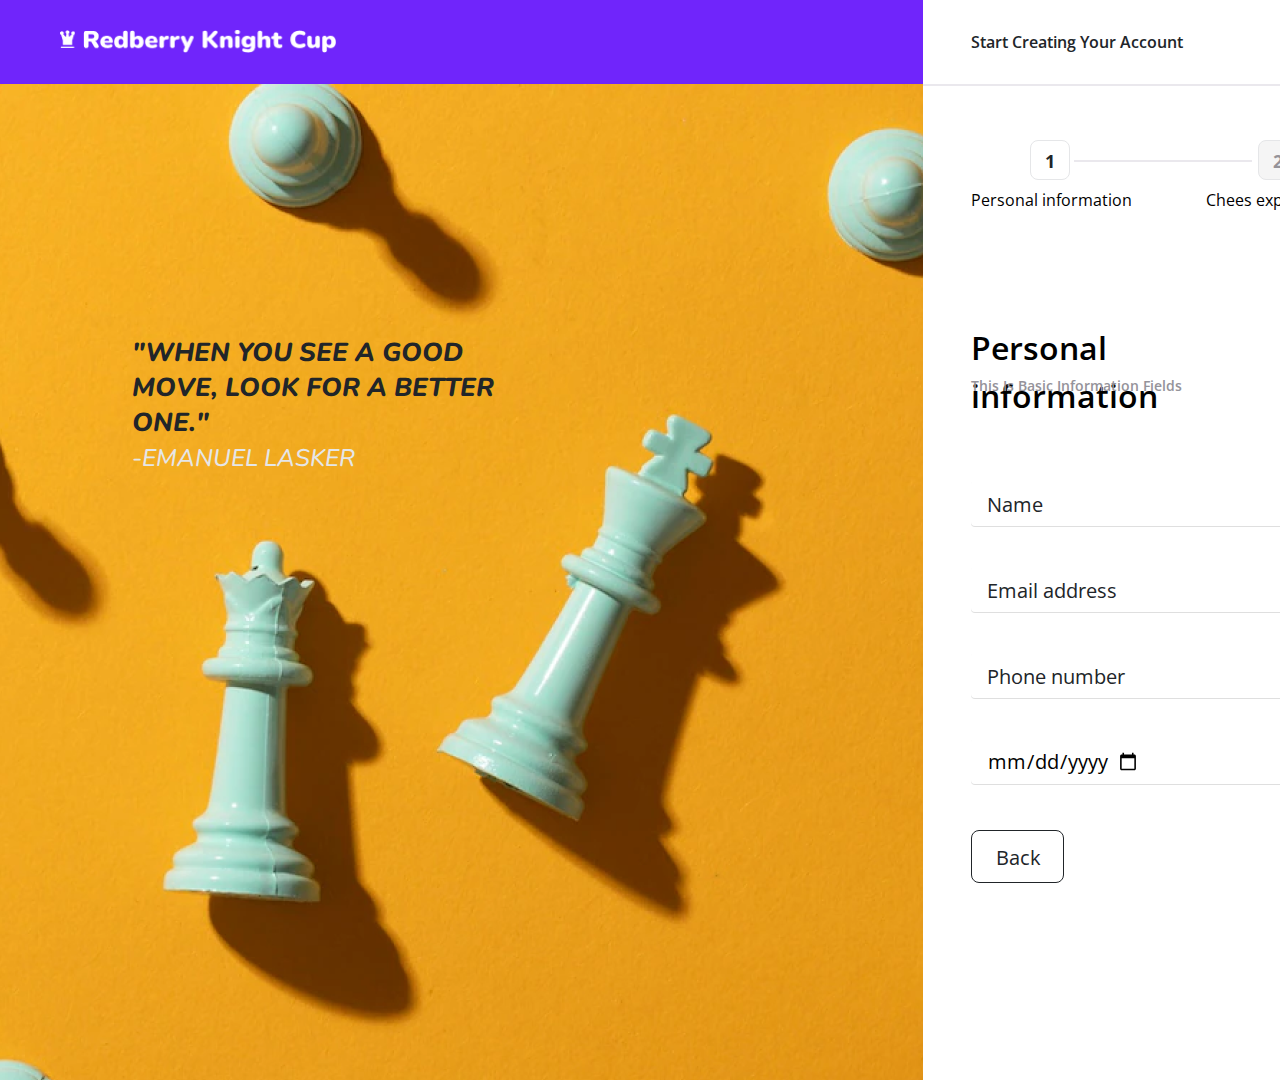
==== commit 2945317f: "finish all page" ====
--- a/create.html
+++ b/create.html
@@ -3,7 +3,7 @@
     <meta charset="UTF-8" />
     <meta http-equiv="X-UA-Compatible" content="IE=edge" />
     <meta name="viewport" content="width=device-width, initial-scale=1.0" />
-    <title>BootStrap Project</title>
+    <title>Redberry knight Cup</title>
     <link rel="stylesheet" href="style.css" />
     <!-- Google fonts -->
     <link rel="preconnect" href="https://fonts.googleapis.com" />
@@ -41,53 +41,84 @@
 
       <form id="form" action="/update">
         <div class="field">
-          <input id="name" type="text" placeholder="Name" />
+          <input
+            name="name"
+            id="name"
+            xtype="text"
+            placeholder="Name"
+            class="form_data"
+          />
 
           <img class="check1" src="images/check.png" alt="check" />
         </div>
         <div class="error1-box">
           <img class="invalid" src="images/invalid.png" alt="" />
           <span class="invalid-txt">invalid name</span>
-          <img class="close1" src="images/close.png" alt="" />
+          <div class="close1"></div>
           <hr class="invalid-line" />
           <span class="enter">please enter valid name</span>
         </div>
 
         <div class="field">
-          <input id="email" type="text" placeholder="Email address" />
+          <input
+            name="email"
+            id="email"
+            type="text"
+            placeholder="Email address"
+            class="form_data"
+          />
 
           <img class="check2" src="images/check.png" alt="check" />
         </div>
         <div class="error2-box">
           <img class="invalid" src="images/invalid.png" alt="" />
           <span class="invalid-txt">invalid email</span>
-          <img class="close2" src="images/close.png" alt="" />
+          <div class="close2"></div>
           <hr class="invalid-line" />
           <span class="enter">please enter valid email address</span>
         </div>
 
         <div class="field">
-          <input id="phone" type="text" placeholder="Phone number" />
+          <input
+            name="phone"
+            id="phone"
+            type="text"
+            placeholder="Phone number"
+            class="form_data"
+          />
 
           <img class="check3" src="images/check.png" alt="check" />
         </div>
         <div class="error3-box">
           <img class="invalid" src="images/invalid.png" alt="" />
           <span class="invalid-txt">invalid phone</span>
-          <img class="close3" src="images/close.png" alt="" />
+          <div class="close3"></div>
           <hr class="invalid-line" />
           <span class="enter">please enter valid phone number</span>
         </div>
 
         <div class="field">
-          <input id="date" type="date" placeholder="Date of birth" />
+          <input
+            name="date"
+            id="date"
+            type="date"
+            placeholder="Date of birth"
+            required
+            class="form_data"
+          />
 
           <img class="check4" src="images/check.png" alt="check" />
         </div>
-        <div class="error-box"></div>
+        <div class="error4-box">
+          <img class="invalid" src="images/invalid.png" alt="" />
+          <span class="invalid-txt">invalid date of birth</span>
+          <div class="close4"></div>
+          <hr class="invalid-line" />
+          <span class="enter">please enter Date of birth</span>
+        </div>
         <div class="buttons">
           <button type="button" class="back-btn">back</button>
-          <button type="submit" class="next-btn">
+          <button id="submit" type="submit" class="next-btn">
             next
             <img class="next-btn-arrow" src="images/arrow.png" alt="arrow1" />
           </button>
--- a/style.css
+++ b/style.css
@@ -7,6 +7,8 @@
 body {
   font-family: "Nunito", sans-serif;
   color: white;
+  width: 1920px;
+  height: 1080px;
 }
 
 /* chess says who we are */
@@ -154,7 +156,7 @@
 
 /* second page main photo */
 .footer-image2 {
-  background-image: url("images/chess.png");
+  background-image: url("images/second.png");
   /* position and size */
   position: absolute;
   width: 923px;
@@ -381,7 +383,7 @@
 
   text-transform: capitalize;
 }
-
+/* next button */
 .next-btn {
   /* Auto layout */
 
@@ -398,7 +400,7 @@
 
   background: #212529;
   border-radius: 8px;
-
+  cursor: pointer;
   font-family: "Open Sans";
   font-style: normal;
   font-weight: 400;
@@ -414,7 +416,7 @@
   order: 0;
   flex-grow: 0;
 }
-
+/* next btn arrow */
 .next-btn-arrow {
   position: absolute;
 
@@ -428,7 +430,8 @@
 }
 
 /* back button */
-.back-btn {
+.back-btn,
+.back-btn-third {
   box-sizing: border-box;
 
   /* Auto layout */
@@ -464,13 +467,41 @@
 }
 
 /* back buttton's hover */
-.back-btn:hover {
+.back-btn:hover,
+.back-btn-third:hover {
   background: rgba(185, 180, 196, 0.3);
   border: 1px solid rgba(194, 165, 249, 0.8);
   border-radius: 8px;
 }
+
+.done-btn {
+  display: flex;
+  flex-direction: column;
+  align-items: flex-start;
+  padding: 10px 21px;
+
+  position: relative;
+  width: 100px;
+  height: 53px;
+
+  background: #212529;
+  border-radius: 8px;
+  cursor: pointer;
+  font-family: "Open Sans";
+  font-style: normal;
+  font-weight: 400;
+  font-size: 20px;
+  line-height: 27px;
+  text-transform: capitalize;
+
+  color: #ffffff;
+}
+
+.done-btn:hover {
+  border: 4px solid rgba(194, 165, 249, 0.8);
+}
 /* input style */
-.content input {
+.field input {
   font-family: "Open Sans";
   font-style: normal;
   font-weight: 400;
@@ -490,6 +521,7 @@
   border-radius: 4px;
   border: none;
   outline: none;
+  cursor: pointer;
 
   /* Inside auto layout */
 
@@ -524,6 +556,11 @@
   flex-grow: 0;
 }
 
+input[type="date"]::-webkit-calendar-picker-indicator {
+  position: relative;
+  right: 590px;
+  cursor: a;
+}
 /* check icons */
 .check1,
 .check2,
@@ -562,7 +599,8 @@
 
 .error1-box,
 .error2-box,
-.error3-box {
+.error3-box,
+.error4-box {
   /* Auto layout */
 
   display: flex;
@@ -630,15 +668,21 @@
   margin-right: 195px;
 }
 
-/* close icon */
+.close1,
+.close2,
 .close3,
-.close2,
-.close1 {
-  position: relative;
-  right: 5px;
-  bottom: 5px;
-}
-
+.close4 {
+  content: "";
+  background: url(images/close.png);
+  background-size: contain;
+  background-repeat: no-repeat;
+
+  position: absolute;
+  height: 100%;
+  width: 10px;
+  left: 320px;
+  top: 15px;
+}
 /* invalid line */
 .invalid-line {
   /* line */
@@ -666,3 +710,315 @@
   top: 12px;
   left: 12px;
 }
+
+/* third page photo*/
+.footer-image3 {
+  background-image: url(images/third.png);
+  position: absolute;
+  left: 0px;
+  top: 84px;
+  width: 923px;
+  height: 996px;
+}
+/*many have become chess masters;no one has become the master of chess" */
+.quote2 {
+  position: absolute;
+  width: 615px;
+  height: 83px;
+  left: 117px;
+  top: 261px;
+
+  font-family: "Nunito";
+  font-style: italic;
+  font-weight: 800;
+  font-size: 26px;
+  line-height: 35px;
+  text-transform: uppercase;
+
+  color: #212529;
+}
+
+/* siegbert tarasch */
+.name2 {
+  position: absolute;
+  width: 266px;
+  height: 33px;
+  left: 466px;
+  top: 376px;
+
+  font-family: "Nunito";
+  font-style: italic;
+  font-weight: 500;
+  font-size: 24px;
+  line-height: 33px;
+  /* identical to box height */
+
+  text-transform: uppercase;
+
+  color: #093f68;
+}
+/* Box 1 Done */
+.reg {
+  background: #e9faf1;
+  border-radius: 8px;
+  border: none;
+}
+/* Box 2 Bold */
+.bold {
+  color: #212529;
+}
+/* third page back button position*/
+.back-btn-third {
+  position: absolute;
+
+  left: 970px;
+  top: 886px;
+}
+/*done button position */
+.done-btn {
+  position: absolute;
+
+  left: 1680px;
+  top: 886px;
+}
+/* level of knowledge dropdown position*/
+.dropdown {
+  position: relative;
+  width: 392px;
+  height: 46px;
+  left: 961px;
+  top: 491px;
+}
+/* choose your character dropdown position */
+.dropdown2 {
+  position: relative;
+  width: 392px;
+  height: 46px;
+  left: 1386px;
+  top: 445px;
+}
+/* dropdown arrow*/
+.dropdown::before,
+.dropdown2::before {
+  content: "";
+  background-image: url(images/bar.png);
+  background-size: contain;
+  background-repeat: no-repeat;
+
+  position: absolute;
+  height: 100%;
+  width: 13px;
+  left: 359px;
+  top: 20px;
+  cursor: pointer;
+}
+/* dropdown arrow open*/
+.dropdown.active::before,
+.dropdown2.active::before {
+  transform: rotate(180deg);
+
+  top: -20px;
+}
+/* dropdown style */
+.dropdown input,
+.dropdown2 input {
+  width: 100%;
+  height: 100%;
+  cursor: pointer;
+  background: #ffffff;
+  border: none;
+  outline: none;
+  /* Border & Divider/divider ↓ */
+
+  box-shadow: inset 0px -1px 0px rgba(0, 0, 0, 0.125);
+  border-radius: 4px;
+  padding: 8px 16px;
+}
+
+/* dropdown placeholder style */
+.dropdown input::placeholder,
+.dropdown2 input::placeholder {
+  font-family: "Open Sans";
+  font-style: normal;
+  font-weight: 400;
+  font-size: 20px;
+  line-height: 150%;
+  /* identical to box height, or 30px */
+
+  /* Gray/900 */
+
+  color: #212529;
+}
+
+.dropdown.active .option,
+.dropdown2.active .option-box {
+  display: block;
+}
+.textBox,
+.textBox2 {
+  font-family: "Open Sans";
+  font-style: normal;
+  font-weight: 400;
+  font-size: 20px;
+  line-height: 150%;
+  /* identical to box height, or 30px */
+
+  /* Gray/900 */
+
+  color: #212529;
+}
+/* dropdown option style */
+.dropdown .option {
+  position: absolute;
+  top: 50px;
+  width: 100%;
+
+  background: #ffffff;
+  border: 1px solid rgba(185, 180, 196, 0.3);
+  box-shadow: 0px 2px 4px rgba(0, 0, 0, 0.1);
+  border-radius: 4px;
+  width: 392px;
+  height: 199px;
+  margin-left: 10px;
+  overflow: hidden;
+  display: none;
+  transition: 0.4s;
+  z-index: 10000;
+}
+
+.dropdown .option div:hover {
+  background: #f7f7f9;
+}
+
+.dropdown .option div {
+  font-family: "Open Sans";
+  font-style: normal;
+  font-weight: 400;
+  font-size: 20px;
+  line-height: 150%;
+  color: #000000;
+
+  padding: 15px 20px;
+  cursor: pointer;
+}
+
+/* dropdown option style */
+.dropdown2 .option-box {
+  position: absolute;
+  top: 50px;
+  width: 100%;
+
+  background: #ffffff;
+  border: 1px solid rgba(185, 180, 196, 0.3);
+  box-shadow: 0px 2px 4px rgba(0, 0, 0, 0.1);
+  border-radius: 4px;
+  width: 391px;
+  height: 419px;
+  margin-left: 10px;
+  overflow: hidden;
+  display: none;
+  transition: 0.4s;
+  z-index: 10000;
+}
+.dropdown2 .option-box .total {
+  position: relative;
+  width: 100%;
+  height: 24px;
+  left: 28px;
+  top: 16px;
+
+  font-family: "Open Sans";
+  font-style: normal;
+  font-weight: 600;
+  font-size: 16px;
+  line-height: 150%;
+  /* identical to box height, or 24px */
+
+  text-transform: capitalize;
+
+  color: #817d7d;
+}
+
+.dropdown2 .option-box #option .player {
+  margin-top: 20px;
+  height: 72px;
+  cursor: pointer;
+}
+
+.dropdown2 .option-box #option .player:hover {
+  background: #f7f7f9;
+}
+
+.dropdown2 #option .player-img {
+  position: relative;
+  left: 272px;
+  bottom: 30px;
+  height: 100%;
+  width: 100px;
+  border-radius: 4px;
+
+  flex: none;
+  order: 1;
+  flex-grow: 0;
+}
+
+.player-name {
+  font-family: "Open Sans";
+  font-style: normal;
+  font-weight: 400;
+  font-size: 20px;
+  line-height: 150%;
+  color: #000000;
+
+  position: relative;
+  left: 20px;
+  top: 20px;
+  cursor: pointer;
+}
+
+/* question position */
+.question {
+  position: absolute;
+  width: 775px;
+  height: 46px;
+  left: 960px;
+  top: 640px;
+
+  font-family: "Open Sans";
+  font-style: normal;
+  font-weight: 400;
+  font-size: 20px;
+  line-height: 150%;
+  /* identical to box height, or 30px */
+
+  /* Gray/900 */
+
+  color: #212529;
+}
+
+.qustion .option {
+  display: flex;
+  flex-direction: row;
+  align-items: flex-start;
+  padding: 0px;
+  gap: 8px;
+}
+
+/* FOURTH PAGE */
+.footer-image4 {
+  background: url(images/last.png);
+  position: absolute;
+  width: 923px;
+  height: 996px;
+  left: 0px;
+  top: 84px;
+}
+
+.completed {
+  background: url(images/onboarding.png);
+  position: absolute;
+  width: 402px;
+  height: 260.65px;
+  left: 1201px;
+  top: 416px;
+}
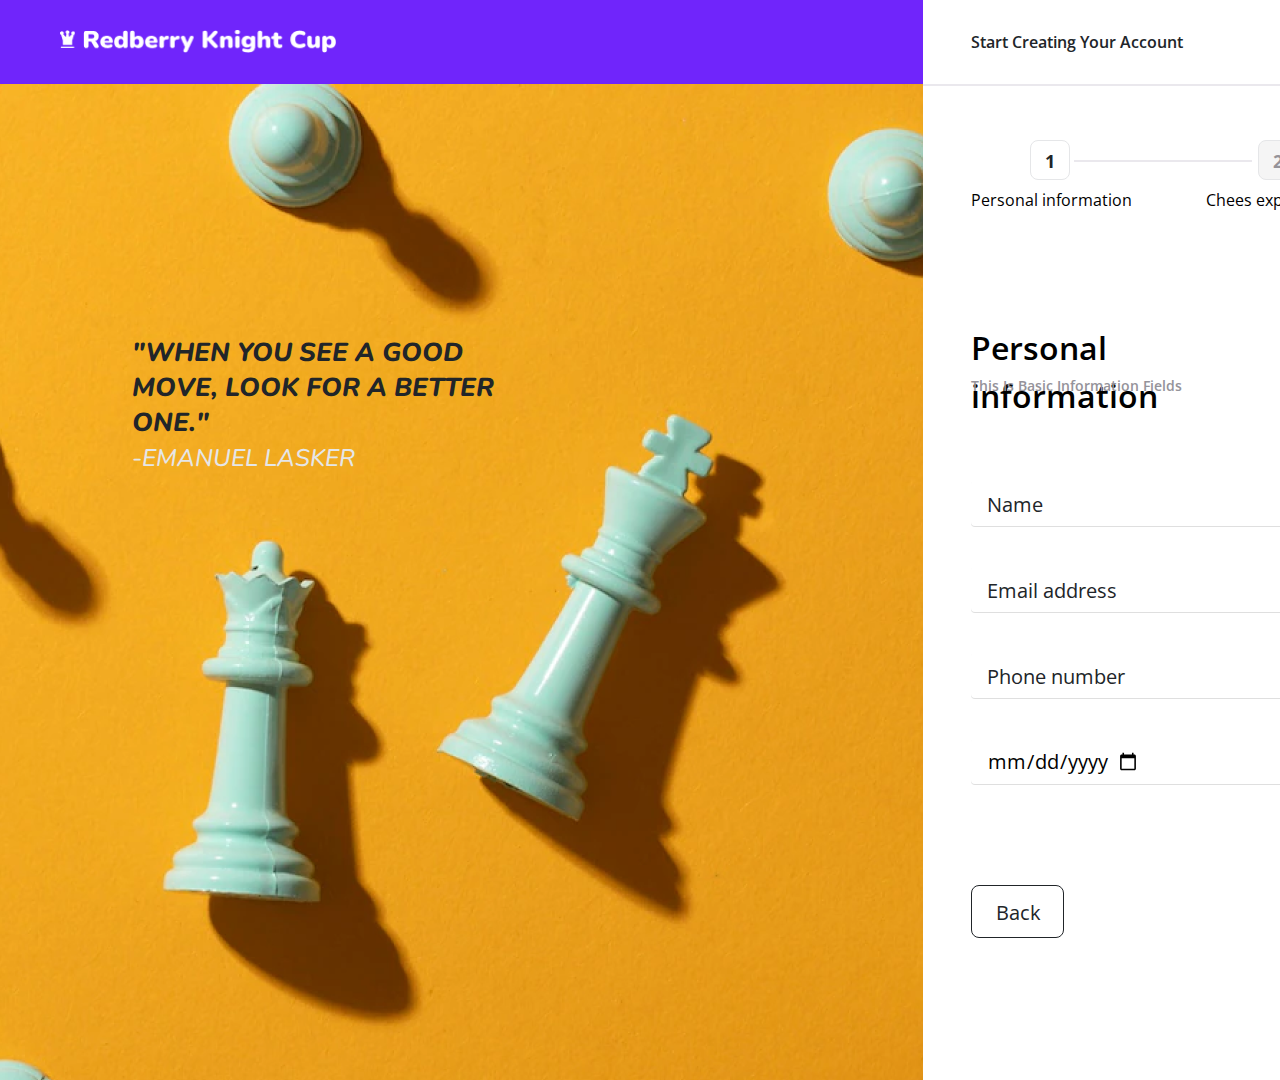
==== commit ce068795: "final Commit" ====
--- a/create.html
+++ b/create.html
@@ -39,12 +39,12 @@
       <span class="info">Personal information</span>
       <span class="small-info">This is Basic information fields</span>
 
-      <form id="form" action="/update">
+      <form id="form" action="#">
         <div class="field">
           <input
             name="name"
             id="name"
-            xtype="text"
+            type="text"
             placeholder="Name"
             class="form_data"
           />
@@ -111,7 +111,7 @@
         </div>
         <div class="error4-box">
           <img class="invalid" src="images/invalid.png" alt="" />
-          <span class="invalid-txt">invalid date of birth</span>
+          <span class="invalid-txt">invalid date</span>
           <div class="close4"></div>
           <hr class="invalid-line" />
           <span class="enter">please enter Date of birth</span>
--- a/style.css
+++ b/style.css
@@ -396,7 +396,7 @@
   width: 128px;
   height: 53px;
   left: 650px;
-  bottom: 45px;
+  top: 10px;
 
   background: #212529;
   border-radius: 8px;
@@ -446,7 +446,7 @@
   width: 93px;
   height: 53px;
   left: 0px;
-  top: 5px;
+  top: 60px;
 
   border: 1px solid #212529;
   border-radius: 8px;
@@ -559,7 +559,7 @@
 input[type="date"]::-webkit-calendar-picker-indicator {
   position: relative;
   right: 590px;
-  cursor: a;
+  cursor: pointer;
 }
 /* check icons */
 .check1,
@@ -888,6 +888,7 @@
 
 .dropdown .option div:hover {
   background: #f7f7f9;
+  font-style: bold;
 }
 
 .dropdown .option div {
@@ -996,12 +997,20 @@
   color: #212529;
 }
 
-.qustion .option {
-  display: flex;
-  flex-direction: row;
-  align-items: flex-start;
-  padding: 0px;
-  gap: 8px;
+.option-yes {
+  position: relative;
+  width: 54px;
+  height: 24px;
+  left: 0px;
+  top: 30px;
+}
+
+.option-no {
+  position: relative;
+  width: 54px;
+  height: 24px;
+  left: 100px;
+  top: 5px;
 }
 
 /* FOURTH PAGE */
@@ -1015,7 +1024,7 @@
 }
 
 .completed {
-  background: url(images/onboarding.png);
+  background: url(images/Onboarding.png);
   position: absolute;
   width: 402px;
   height: 260.65px;
